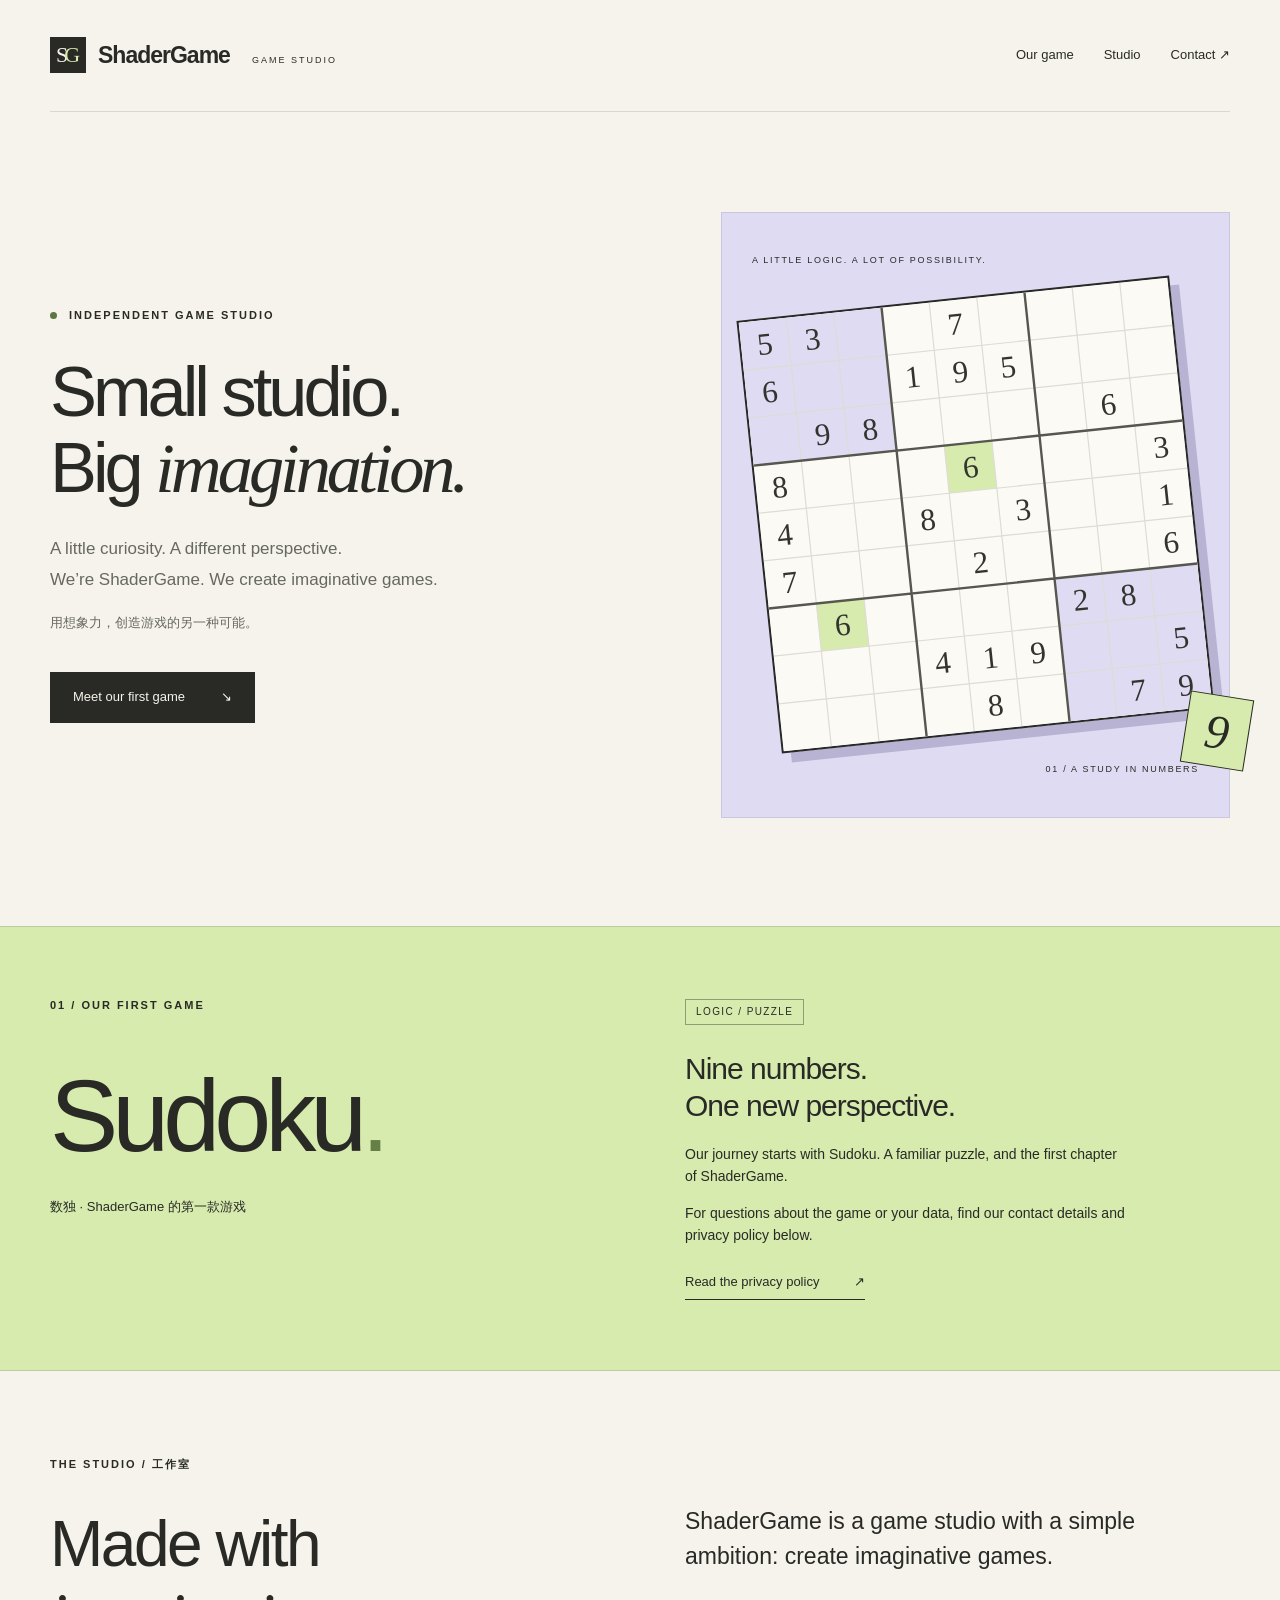
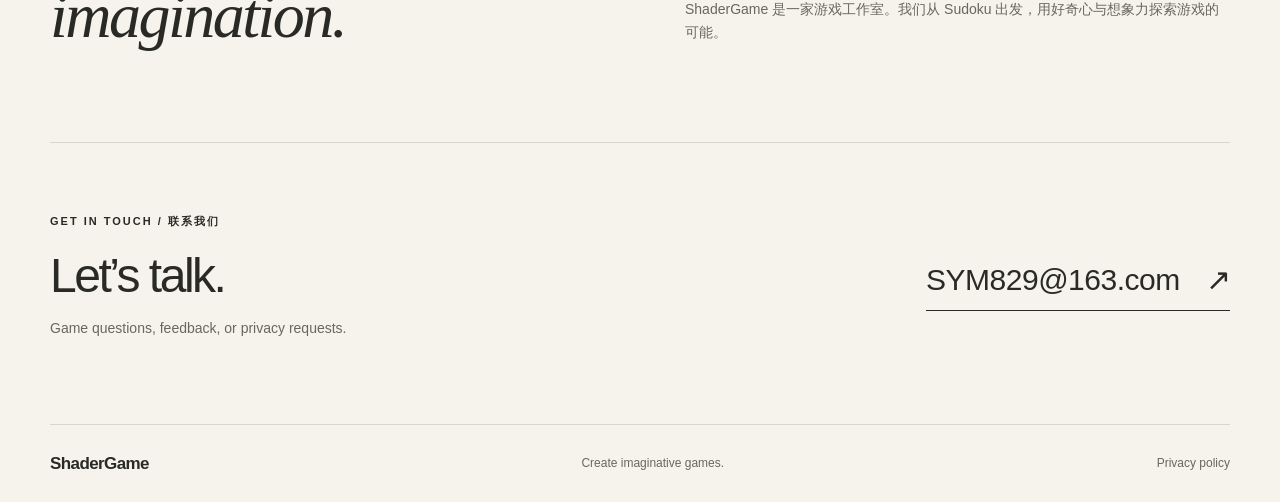
==== index.html @ ff15228d "init" ====
<!doctype html>
<html lang="en">
<head>
  <meta charset="utf-8">
  <meta name="viewport" content="width=device-width, initial-scale=1">
  <meta name="description" content="ShaderGame is a game studio creating imaginative games. Discover our first game, Sudoku, and find support and privacy information.">
  <meta name="theme-color" content="#f5f3eb">
  <title>ShaderGame | Imaginative games</title>
  <link rel="stylesheet" href="styles.css">
</head>
<body>
  <a class="skip-link" href="#main">Skip to content</a>
  <header class="site-header wrap">
    <a class="brand" href="./" aria-label="ShaderGame home"><span class="brand-mark" aria-hidden="true">S<span>G</span></span>ShaderGame<span class="brand-type">GAME STUDIO</span></a>
    <nav aria-label="Main navigation"><a href="#game">Our game</a><a href="#studio">Studio</a><a href="#contact">Contact <span aria-hidden="true">↗</span></a></nav>
  </header>
  <main id="main">
    <section class="hero wrap" aria-labelledby="hero-title">
      <div class="hero-copy">
        <p class="eyebrow"><span class="status-dot" aria-hidden="true"></span> INDEPENDENT GAME STUDIO</p>
        <h1 id="hero-title">Small studio.<br>Big <em>imagination.</em></h1>
        <p class="hero-description">A little curiosity. A different perspective.<br>We’re ShaderGame. We create imaginative games.</p>
        <p class="chinese" lang="zh-CN">用想象力，创造游戏的另一种可能。</p>
        <a class="button" href="#game">Meet our first game <span aria-hidden="true">↘</span></a>
      </div>
      <div class="hero-art" aria-label="Decorative Sudoku illustration, not a game screenshot" role="img">
        <span class="art-label">A LITTLE LOGIC. A LOT OF POSSIBILITY.</span>
        <div class="puzzle-frame">
          <svg class="puzzle" viewBox="0 0 360 360" aria-hidden="true">
            <rect width="360" height="360" fill="#fbfaf5"/>
            <path d="M0 0h120v120H0zM240 240h120v120H240z" fill="#dfdbf3"/>
            <path d="M160 120h40v40h-40zM40 240h40v40H40z" fill="#d6ebad"/>
            <path d="M40 0v360M80 0v360M160 0v360M200 0v360M280 0v360M320 0v360M0 40h360M0 80h360M0 160h360M0 200h360M0 280h360M0 320h360" stroke="#dddcd5" stroke-width="1"/>
            <path d="M120 0v360M240 0v360M0 120h360M0 240h360" stroke="#57564f" stroke-width="2"/>
            <g fill="#34342f" font-family="Georgia, serif" font-size="26" text-anchor="middle" dominant-baseline="central">
              <text x="20" y="20">5</text><text x="60" y="20">3</text><text x="180" y="20">7</text>
              <text x="20" y="60">6</text><text x="140" y="60">1</text><text x="180" y="60">9</text><text x="220" y="60">5</text>
              <text x="60" y="100">9</text><text x="100" y="100">8</text><text x="300" y="100">6</text>
              <text x="20" y="140">8</text><text x="180" y="140">6</text><text x="340" y="140">3</text>
              <text x="20" y="180">4</text><text x="140" y="180">8</text><text x="220" y="180">3</text><text x="340" y="180">1</text>
              <text x="20" y="220">7</text><text x="180" y="220">2</text><text x="340" y="220">6</text>
              <text x="60" y="260">6</text><text x="260" y="260">2</text><text x="300" y="260">8</text>
              <text x="140" y="300">4</text><text x="180" y="300">1</text><text x="220" y="300">9</text><text x="340" y="300">5</text>
              <text x="180" y="340">8</text><text x="300" y="340">7</text><text x="340" y="340">9</text>
            </g>
          </svg>
        </div>
        <span class="art-note">01 / A STUDY IN NUMBERS</span>
        <span class="floating-number" aria-hidden="true">9</span>
      </div>
    </section>
    <section class="game-section" id="game" aria-labelledby="game-title">
      <div class="wrap game-layout">
        <div><p class="eyebrow">01 / OUR FIRST GAME</p><h2 id="game-title">Sudoku<span class="title-dot">.</span></h2><p class="game-subtitle" lang="zh-CN">数独 · ShaderGame 的第一款游戏</p></div>
        <div class="game-copy"><span class="tag">LOGIC / PUZZLE</span><h3>Nine numbers.<br>One new perspective.</h3><p>Our journey starts with Sudoku. A familiar puzzle, and the first chapter of ShaderGame.</p><p>For questions about the game or your data, find our contact details and privacy policy below.</p><a class="text-link" href="privacy.html">Read the privacy policy <span aria-hidden="true">↗</span></a></div>
      </div>
    </section>
    <section class="studio-section wrap" id="studio" aria-labelledby="studio-title">
      <p class="eyebrow">THE STUDIO / 工作室</p>
      <div class="studio-layout"><h2 id="studio-title">Made with<br><em>imagination.</em></h2><div><p class="studio-statement">ShaderGame is a game studio with a simple ambition: create imaginative games.</p><p class="muted" lang="zh-CN">ShaderGame 是一家游戏工作室。我们从 Sudoku 出发，用好奇心与想象力探索游戏的可能。</p></div></div>
    </section>
    <section class="contact-section wrap" id="contact" aria-labelledby="contact-title">
      <div><p class="eyebrow">GET IN TOUCH / 联系我们</p><h2 id="contact-title">Let’s talk.</h2><p>Game questions, feedback, or privacy requests.</p></div>
      <a class="contact-email" href="mailto:SYM829@163.com">SYM829@163.com <span aria-hidden="true">↗</span></a>
    </section>
  </main>
  <footer class="site-footer wrap"><a class="footer-brand" href="./">ShaderGame</a><span>Create imaginative games.</span><a href="privacy.html">Privacy policy</a></footer>
</body>
</html>
---- styles.css ----
:root { color-scheme: light; --paper: #f5f3eb; --ink: #292a26; --muted: #67685f; --line: #d7d7cc; --purple: #dfdbf3; --green: #d6ebad; }
* { box-sizing: border-box; }
html { scroll-behavior: smooth; scroll-padding-top: 24px; }
body { margin: 0; background: var(--paper); color: var(--ink); font-family: Arial, Helvetica, sans-serif; line-height: 1.6; }
a { color: inherit; text-decoration: none; }
a:focus-visible { outline: 3px solid #6554a7; outline-offset: 6px; }
a:hover { text-decoration: underline; text-underline-offset: 5px; }
.wrap { width: min(1180px, calc(100% - 96px)); margin-inline: auto; }
.skip-link { position: absolute; top: -80px; left: 16px; padding: 10px 20px; background: var(--ink); color: white; z-index: 10; }
.skip-link:focus { top: 12px; }
.site-header { display: flex; justify-content: space-between; align-items: center; min-height: 112px; border-bottom: 1px solid var(--line); gap: 24px; }
.brand { display: flex; align-items: center; gap: 12px; font-size: 23px; font-weight: 700; letter-spacing: -1px; }
.brand-mark { display: flex; align-items: center; justify-content: center; width: 36px; height: 36px; background: var(--ink); color: var(--paper); font: 22px Georgia, serif; letter-spacing: -4px; padding-right: 4px; }
.brand-mark span { color: var(--green); }
.brand-type { align-self: flex-end; margin: 0 0 7px 10px; font-size: 9px; letter-spacing: 2px; font-weight: 400; }
nav { display: flex; gap: 30px; font-size: 13px; }
.hero { display: grid; grid-template-columns: 1.2fr 1fr; align-items: center; gap: 60px; padding-block: 100px 108px; }
.eyebrow { font-size: 11px; font-weight: 600; letter-spacing: 2px; margin: 0 0 30px; }
.status-dot { display: inline-block; width: 7px; height: 7px; border-radius: 50%; background: #5d7641; margin-right: 7px; }
h1 { font-size: clamp(48px, 5.5vw, 76px); letter-spacing: -4px; line-height: 1.08; font-weight: 500; margin: 0 0 28px; }
em { font-family: Georgia, 'Times New Roman', serif; font-weight: 400; }
.hero-description { color: var(--muted); font-size: 17px; line-height: 1.8; }
.chinese { font-size: 13px; color: var(--muted); margin-top: 16px; }
.button { display: inline-flex; justify-content: space-between; align-items: center; gap: 36px; background: var(--ink); color: var(--paper); padding: 15px 23px; margin-top: 26px; font-size: 13px; }
.button:hover { background: #45463f; text-decoration: none; }
.hero-art { position: relative; padding: 40px 30px; background: var(--purple); border: 1px solid #cbc6e0; }
.art-label, .art-note { display: block; font-size: 9px; letter-spacing: 1.7px; }
.art-label { margin-bottom: 30px; }
.puzzle-frame { margin: 0 6px 30px; border: 2px solid var(--ink); transform: rotate(-6deg); box-shadow: 9px 10px 0 #b9b3d3; }
.puzzle { display: block; width: 100%; height: auto; }
.art-note { text-align: right; }
.floating-number { position: absolute; bottom: 50px; right: -20px; width: 64px; height: 72px; background: var(--green); border: 1px solid var(--ink); display: grid; place-items: center; font: italic 48px Georgia, serif; transform: rotate(9deg); }
.game-section { background: var(--green); border-block: 1px solid #becb9f; padding-block: 70px; }
.game-layout { display: grid; grid-template-columns: 1fr 1fr; gap: 90px; }
h2 { font-size: clamp(42px, 5vw, 64px); font-weight: 500; line-height: 1.1; letter-spacing: -2.5px; margin: 0; }
.game-layout h2 { font-size: clamp(70px, 8vw, 112px); letter-spacing: -6px; margin-top: 46px; }
.title-dot { color: #667f46; }
.game-subtitle { font-size: 13px; margin-top: 24px; }
.tag { display: inline-block; font-size: 10px; letter-spacing: 1.4px; border: 1px solid #8d9f72; padding: 4px 10px; }
h3 { font-weight: 500; font-size: 30px; line-height: 1.25; letter-spacing: -1px; margin-block: 25px 18px; }
.game-copy p { max-width: 440px; font-size: 14px; }
.text-link { display: inline-flex; gap: 35px; border-bottom: 1px solid var(--ink); padding-block: 12px 6px; font-size: 13px; }
.studio-section { padding-block: 85px; border-bottom: 1px solid var(--line); }
.studio-layout { display: grid; grid-template-columns: 1fr 1fr; gap: 90px; align-items: center; }
.studio-statement { font-size: 23px; line-height: 1.55; margin-top: 0; }
.muted { color: var(--muted); font-size: 14px; }
.contact-section { padding-block: 70px; display: flex; justify-content: space-between; align-items: center; gap: 36px; }
.contact-section .eyebrow { margin-bottom: 20px; }
.contact-section h2 { font-size: 48px; }
.contact-section p:last-child { font-size: 14px; color: var(--muted); }
.contact-email { font-size: clamp(18px, 2.5vw, 30px); letter-spacing: -0.5px; border-bottom: 1px solid var(--ink); padding-bottom: 6px; overflow-wrap: anywhere; }
.contact-email span { margin-left: 18px; }
.site-footer { display: flex; align-items: center; justify-content: space-between; gap: 20px; border-top: 1px solid var(--line); padding-block: 25px; font-size: 12px; color: var(--muted); }
.footer-brand { color: var(--ink); font-weight: 700; font-size: 17px; letter-spacing: -0.6px; }
.policy { max-width: 800px; margin-inline: auto; padding-block: 65px 90px; }
.policy h1 { font-size: clamp(40px, 6vw, 64px); letter-spacing: -2px; }
.policy-intro { border-bottom: 1px solid var(--line); padding-bottom: 25px; margin-bottom: 35px; }
.policy h2 { font: 600 23px/1.4 Arial, Helvetica, sans-serif; letter-spacing: -0.5px; margin-block: 40px 15px; }
.policy p, .policy li { font-size: 15px; }
.policy ol { padding-left: 24px; }
.policy li { padding-left: 6px; margin-block: 8px; }
.policy a { text-decoration: underline; text-underline-offset: 3px; }
.table-scroll { overflow-x: auto; }
table { width: 100%; border-collapse: collapse; font-size: 14px; }
th, td { padding: 14px; text-align: left; border: 1px solid var(--line); }
th { background: var(--purple); }
@media (min-width: 1600px) { .hero { padding-block: 125px; } }
@media (max-width: 900px) {
  .wrap { width: calc(100% - 48px); }
  .brand-type { display: none; }
  .hero { gap: 32px; padding-block: 70px; }
  h1 { letter-spacing: -2px; }
  .hero-art { padding: 26px 18px; }
  .art-label { font-size: 8px; letter-spacing: 0.7px; }
  .game-layout, .studio-layout { gap: 40px; }
}
@media (max-width: 640px) {
  .site-header { min-height: 90px; flex-wrap: wrap; padding-block: 20px; gap: 15px; }
  .brand { font-size: 21px; }
  nav { gap: 22px; font-size: 12px; }
  .hero { grid-template-columns: 1fr; gap: 52px; padding-block: 52px 60px; }
  h1 { font-size: clamp(43px, 10vw, 64px); }
  .hero-description { font-size: 15px; }
  .hero-art { width: min(100%, 380px); justify-self: center; padding: 30px 26px; }
  .floating-number { right: -12px; }
  .game-layout, .studio-layout { grid-template-columns: 1fr; gap: 30px; }
  .game-section { padding-block: 48px; }
  .game-layout h2 { margin-top: 20px; }
  .game-copy { border-top: 1px solid #aabf8a; padding-top: 28px; }
  .studio-section { padding-block: 55px; }
  .studio-statement { font-size: 20px; }
  .contact-section { display: block; padding-block: 50px; }
  .contact-email { display: inline-block; margin-top: 15px; font-size: 23px; }
  .site-footer { flex-wrap: wrap; font-size: 11px; }
  .site-footer > span { display: none; }
  .policy { padding-block: 40px 60px; }
  .policy h2 { font-size: 21px; }
  th, td { padding: 10px; }
}
@media (prefers-reduced-motion: reduce) { html { scroll-behavior: auto; } }
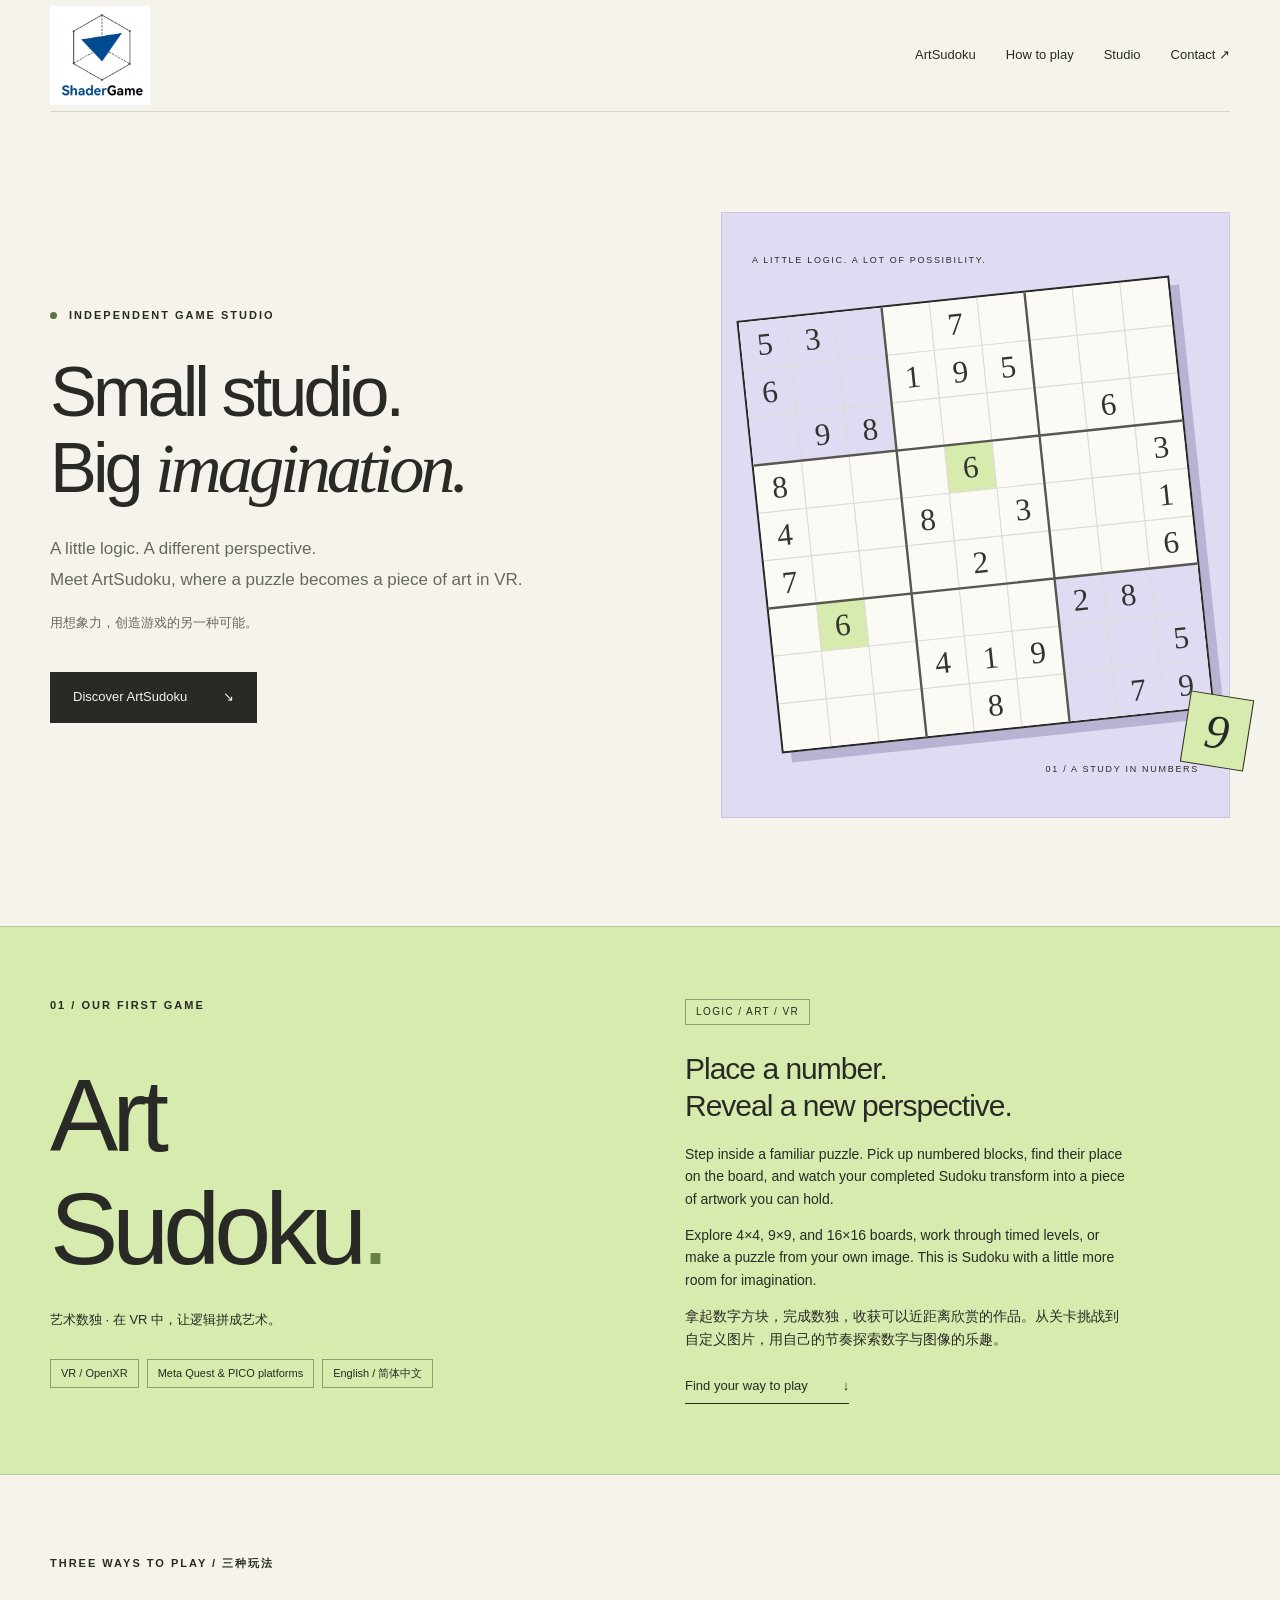
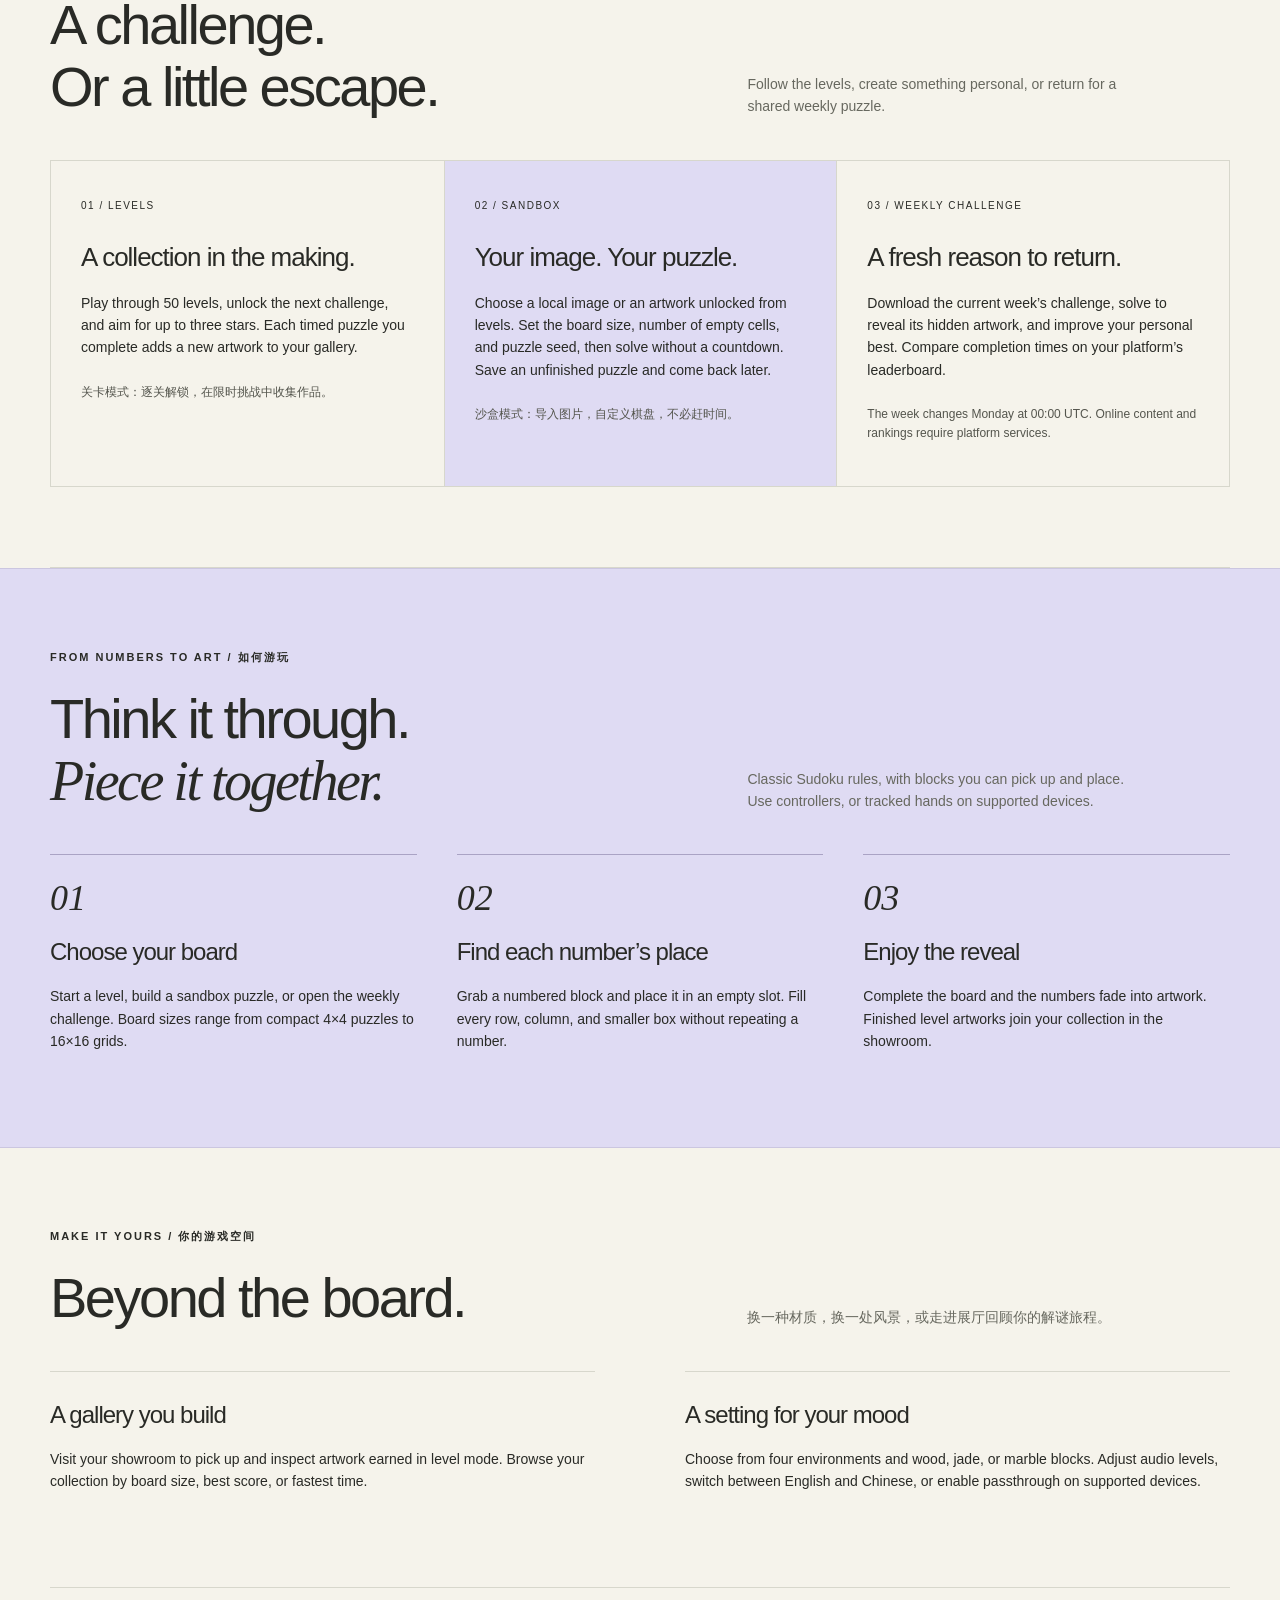
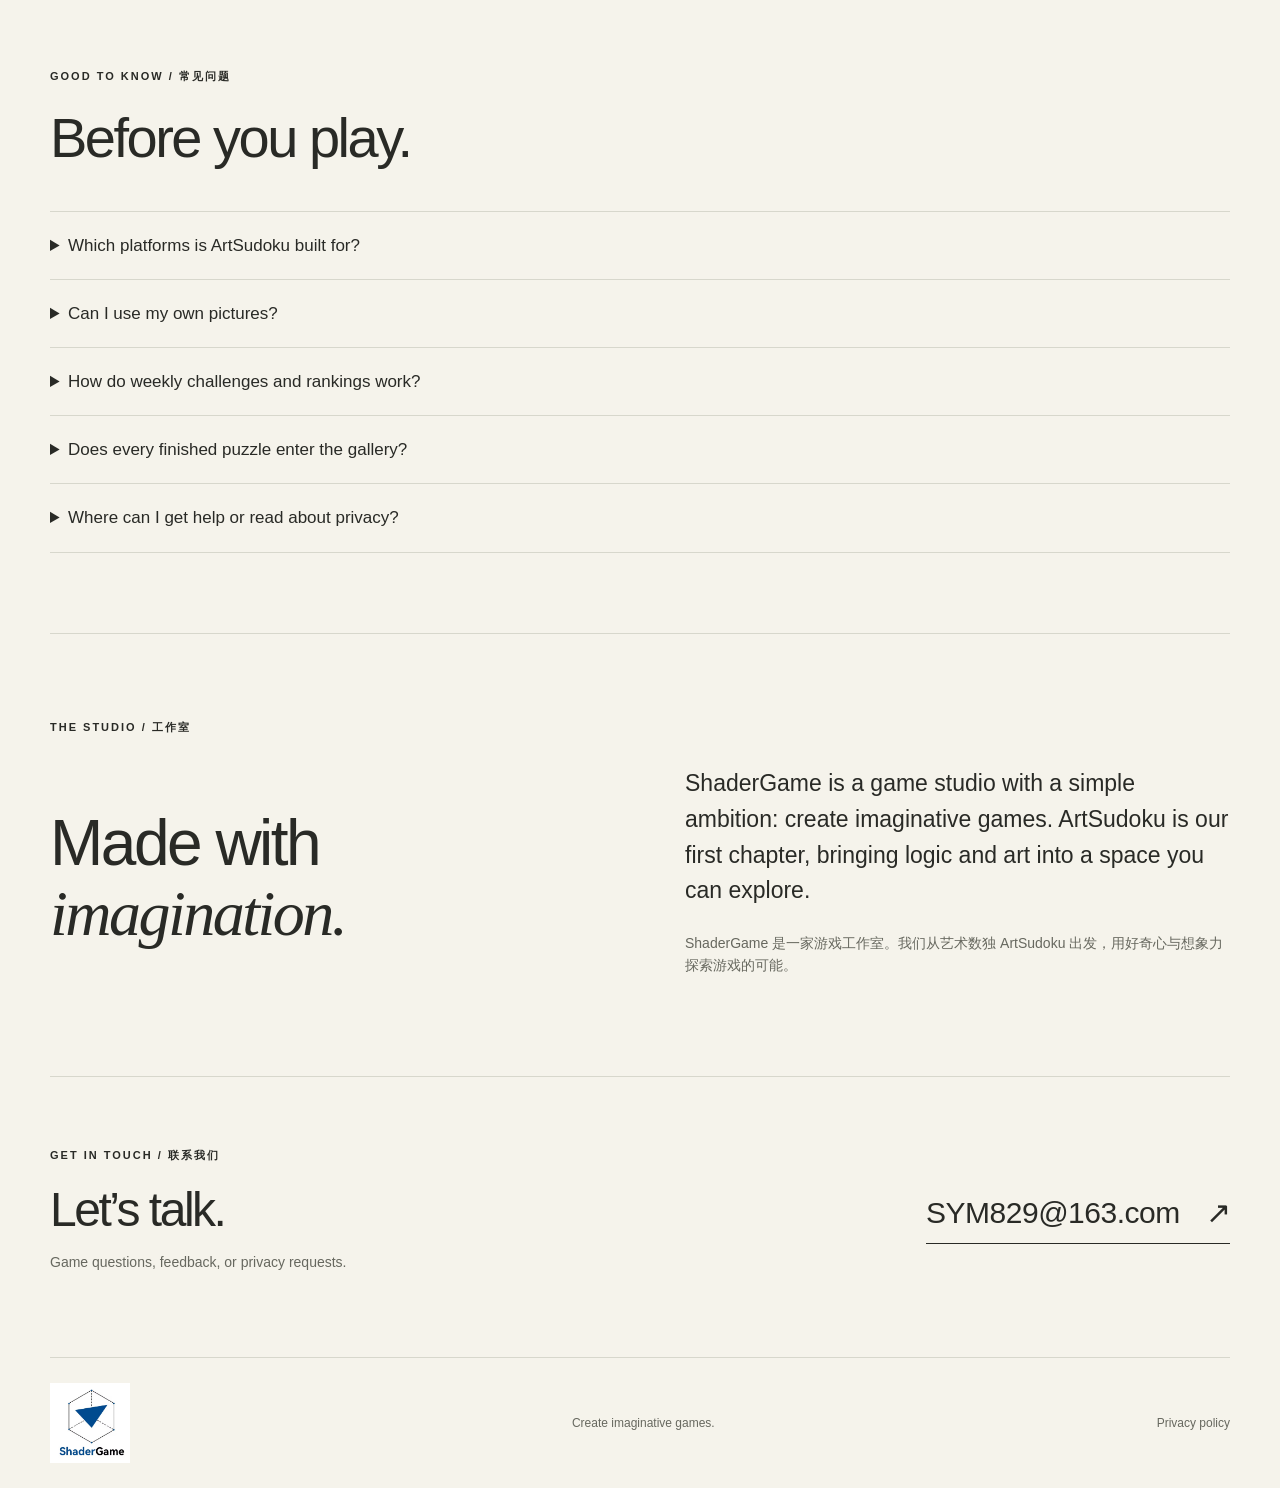
==== commit 48fa66da: "updata" ====
--- a/index.html
+++ b/index.html
@@ -1,27 +1,27 @@
-<!doctype html>
+<!DOCTYPE html>
 <html lang="en">
 <head>
   <meta charset="utf-8">
   <meta name="viewport" content="width=device-width, initial-scale=1">
-  <meta name="description" content="ShaderGame is a game studio creating imaginative games. Discover our first game, Sudoku, and find support and privacy information.">
+  <meta name="description" content="Discover ArtSudoku by ShaderGame: a VR Sudoku game where solved puzzles become artwork. Explore 50 levels, custom image puzzles, weekly challenges, and your own gallery.">
   <meta name="theme-color" content="#f5f3eb">
-  <title>ShaderGame | Imaginative games</title>
+  <title>ShaderGame | ArtSudoku, Logic Meets Art in VR</title>
   <link rel="stylesheet" href="styles.css">
 </head>
 <body>
   <a class="skip-link" href="#main">Skip to content</a>
   <header class="site-header wrap">
-    <a class="brand" href="./" aria-label="ShaderGame home"><span class="brand-mark" aria-hidden="true">S<span>G</span></span>ShaderGame<span class="brand-type">GAME STUDIO</span></a>
-    <nav aria-label="Main navigation"><a href="#game">Our game</a><a href="#studio">Studio</a><a href="#contact">Contact <span aria-hidden="true">↗</span></a></nav>
+    <a class="brand" href="./" aria-label="ShaderGame home"><img class="brand-logo" src="logo.jpg" alt="ShaderGame" width="585" height="581"></a>
+    <nav aria-label="Main navigation"><a href="#game">ArtSudoku</a><a href="#play">How to play</a><a href="#studio">Studio</a><a href="#contact">Contact <span aria-hidden="true">↗</span></a></nav>
   </header>
   <main id="main">
     <section class="hero wrap" aria-labelledby="hero-title">
       <div class="hero-copy">
         <p class="eyebrow"><span class="status-dot" aria-hidden="true"></span> INDEPENDENT GAME STUDIO</p>
         <h1 id="hero-title">Small studio.<br>Big <em>imagination.</em></h1>
-        <p class="hero-description">A little curiosity. A different perspective.<br>We’re ShaderGame. We create imaginative games.</p>
+        <p class="hero-description">A little logic. A different perspective.<br>Meet ArtSudoku, where a puzzle becomes a piece of art in VR.</p>
         <p class="chinese" lang="zh-CN">用想象力，创造游戏的另一种可能。</p>
-        <a class="button" href="#game">Meet our first game <span aria-hidden="true">↘</span></a>
+        <a class="button" href="#game">Discover ArtSudoku <span aria-hidden="true">↘</span></a>
       </div>
       <div class="hero-art" aria-label="Decorative Sudoku illustration, not a game screenshot" role="img">
         <span class="art-label">A LITTLE LOGIC. A LOT OF POSSIBILITY.</span>
@@ -51,19 +51,66 @@
     </section>
     <section class="game-section" id="game" aria-labelledby="game-title">
       <div class="wrap game-layout">
-        <div><p class="eyebrow">01 / OUR FIRST GAME</p><h2 id="game-title">Sudoku<span class="title-dot">.</span></h2><p class="game-subtitle" lang="zh-CN">数独 · ShaderGame 的第一款游戏</p></div>
-        <div class="game-copy"><span class="tag">LOGIC / PUZZLE</span><h3>Nine numbers.<br>One new perspective.</h3><p>Our journey starts with Sudoku. A familiar puzzle, and the first chapter of ShaderGame.</p><p>For questions about the game or your data, find our contact details and privacy policy below.</p><a class="text-link" href="privacy.html">Read the privacy policy <span aria-hidden="true">↗</span></a></div>
+        <div>
+          <p class="eyebrow">01 / OUR FIRST GAME</p>
+          <h2 id="game-title">Art<br>Sudoku<span class="title-dot">.</span></h2>
+          <p class="game-subtitle" lang="zh-CN">艺术数独 · 在 VR 中，让逻辑拼成艺术。</p>
+          <div class="game-facts" role="group" aria-label="Game overview"><span>VR / OpenXR</span><span>Meta Quest &amp; PICO platforms</span><span>English / 简体中文</span></div>
+        </div>
+        <div class="game-copy">
+          <span class="tag">LOGIC / ART / VR</span>
+          <h3>Place a number.<br>Reveal a new perspective.</h3>
+          <p>Step inside a familiar puzzle. Pick up numbered blocks, find their place on the board, and watch your completed Sudoku transform into a piece of artwork you can hold.</p>
+          <p>Explore 4×4, 9×9, and 16×16 boards, work through timed levels, or make a puzzle from your own image. This is Sudoku with a little more room for imagination.</p>
+          <p lang="zh-CN">拿起数字方块，完成数独，收获可以近距离欣赏的作品。从关卡挑战到自定义图片，用自己的节奏探索数字与图像的乐趣。</p>
+          <a class="text-link" href="#modes">Find your way to play <span aria-hidden="true">↓</span></a>
+        </div>
+      </div>
+    </section>
+    <section class="modes-section wrap" id="modes" aria-labelledby="modes-title">
+      <div class="section-heading"><div><p class="eyebrow">THREE WAYS TO PLAY / 三种玩法</p><h2 id="modes-title">A challenge.<br>Or a little escape.</h2></div><p class="muted">Follow the levels, create something personal, or return for a shared weekly puzzle.</p></div>
+      <div class="mode-grid">
+        <article class="mode-card"><span class="mode-number">01 / LEVELS</span><h3>A collection in the making.</h3><p>Play through 50 levels, unlock the next challenge, and aim for up to three stars. Each timed puzzle you complete adds a new artwork to your gallery.</p><p class="mode-note" lang="zh-CN">关卡模式：逐关解锁，在限时挑战中收集作品。</p></article>
+        <article class="mode-card"><span class="mode-number">02 / SANDBOX</span><h3>Your image. Your puzzle.</h3><p>Choose a local image or an artwork unlocked from levels. Set the board size, number of empty cells, and puzzle seed, then solve without a countdown. Save an unfinished puzzle and come back later.</p><p class="mode-note" lang="zh-CN">沙盒模式：导入图片，自定义棋盘，不必赶时间。</p></article>
+        <article class="mode-card"><span class="mode-number">03 / WEEKLY CHALLENGE</span><h3>A fresh reason to return.</h3><p>Download the current week’s challenge, solve to reveal its hidden artwork, and improve your personal best. Compare completion times on your platform’s leaderboard.</p><p class="mode-note">The week changes Monday at 00:00 UTC. Online content and rankings require platform services.</p></article>
+      </div>
+    </section>
+    <section class="play-section" id="play" aria-labelledby="play-title">
+      <div class="wrap">
+        <div class="section-heading"><div><p class="eyebrow">FROM NUMBERS TO ART / 如何游玩</p><h2 id="play-title">Think it through.<br><em>Piece it together.</em></h2></div><p class="muted">Classic Sudoku rules, with blocks you can pick up and place. Use controllers, or tracked hands on supported devices.</p></div>
+        <ol class="play-steps">
+          <li><h3>Choose your board</h3><p>Start a level, build a sandbox puzzle, or open the weekly challenge. Board sizes range from compact 4×4 puzzles to 16×16 grids.</p></li>
+          <li><h3>Find each number’s place</h3><p>Grab a numbered block and place it in an empty slot. Fill every row, column, and smaller box without repeating a number.</p></li>
+          <li><h3>Enjoy the reveal</h3><p>Complete the board and the numbers fade into artwork. Finished level artworks join your collection in the showroom.</p></li>
+        </ol>
+      </div>
+    </section>
+    <section class="experience-section wrap" aria-labelledby="experience-title">
+      <div class="section-heading"><div><p class="eyebrow">MAKE IT YOURS / 你的游戏空间</p><h2 id="experience-title">Beyond the board.</h2></div><p class="muted" lang="zh-CN">换一种材质，换一处风景，或走进展厅回顾你的解谜旅程。</p></div>
+      <div class="experience-grid">
+        <article><h3>A gallery you build</h3><p>Visit your showroom to pick up and inspect artwork earned in level mode. Browse your collection by board size, best score, or fastest time.</p></article>
+        <article><h3>A setting for your mood</h3><p>Choose from four environments and wood, jade, or marble blocks. Adjust audio levels, switch between English and Chinese, or enable passthrough on supported devices.</p></article>
+      </div>
+    </section>
+    <section class="faq-section wrap" id="faq" aria-labelledby="faq-title">
+      <div class="section-heading"><div><p class="eyebrow">GOOD TO KNOW / 常见问题</p><h2 id="faq-title">Before you play.</h2></div></div>
+      <div class="faq-list">
+        <details><summary>Which platforms is ArtSudoku built for?</summary><p>ArtSudoku targets Meta Quest and PICO VR platforms using OpenXR. Hand tracking and passthrough depend on device support. For current availability or device-specific questions, contact <a href="mailto:SYM829@163.com">SYM829@163.com</a>.</p></details>
+        <details><summary>Can I use my own pictures?</summary><p>Yes. Sandbox mode lets you select an image from your device or reuse an artwork unlocked through regular levels. You can customize the board size, empty-cell count, and seed. Sandbox has no countdown, and unfinished puzzles can be saved locally.</p></details>
+        <details><summary>How do weekly challenges and rankings work?</summary><p>The weekly challenge follows a Monday 00:00 UTC reset. Downloading content and using rankings require an internet connection and the relevant platform services. Meta Quest and PICO have separate leaderboards, not a shared cross-platform ranking.</p><p>Your first leaderboard submission of the week is free; additional submissions require an in-app purchase. Replaying the downloaded challenge and improving your local best do not require buying another submission. The weekly timer continues while the app is in the background, and online results must be submitted before the week ends.</p></details>
+        <details><summary>Does every finished puzzle enter the gallery?</summary><p>The showroom collects artworks earned by completing regular levels. Sandbox creations and weekly challenge artwork are not added to this level collection.</p></details>
+        <details><summary>Where can I get help or read about privacy?</summary><p>Email <a href="mailto:SYM829@163.com">SYM829@163.com</a> with your platform, game version, and a description of the issue. Avoid sending private images or account credentials. See our <a href="privacy.html">privacy policy</a> for information about data and privacy requests.</p></details>
       </div>
     </section>
     <section class="studio-section wrap" id="studio" aria-labelledby="studio-title">
       <p class="eyebrow">THE STUDIO / 工作室</p>
-      <div class="studio-layout"><h2 id="studio-title">Made with<br><em>imagination.</em></h2><div><p class="studio-statement">ShaderGame is a game studio with a simple ambition: create imaginative games.</p><p class="muted" lang="zh-CN">ShaderGame 是一家游戏工作室。我们从 Sudoku 出发，用好奇心与想象力探索游戏的可能。</p></div></div>
+      <div class="studio-layout"><h2 id="studio-title">Made with<br><em>imagination.</em></h2><div><p class="studio-statement">ShaderGame is a game studio with a simple ambition: create imaginative games. ArtSudoku is our first chapter, bringing logic and art into a space you can explore.</p><p class="muted" lang="zh-CN">ShaderGame 是一家游戏工作室。我们从艺术数独 ArtSudoku 出发，用好奇心与想象力探索游戏的可能。</p></div></div>
     </section>
     <section class="contact-section wrap" id="contact" aria-labelledby="contact-title">
       <div><p class="eyebrow">GET IN TOUCH / 联系我们</p><h2 id="contact-title">Let’s talk.</h2><p>Game questions, feedback, or privacy requests.</p></div>
       <a class="contact-email" href="mailto:SYM829@163.com">SYM829@163.com <span aria-hidden="true">↗</span></a>
     </section>
   </main>
-  <footer class="site-footer wrap"><a class="footer-brand" href="./">ShaderGame</a><span>Create imaginative games.</span><a href="privacy.html">Privacy policy</a></footer>
+  <footer class="site-footer wrap"><a class="footer-brand" href="./" aria-label="ShaderGame home"><img class="brand-logo" src="logo.jpg" alt="ShaderGame" width="585" height="581" loading="lazy"></a><span>Create imaginative games.</span><a href="privacy.html">Privacy policy</a></footer>
 </body>
 </html>
--- a/styles.css
+++ b/styles.css
@@ -3,16 +3,14 @@
 html { scroll-behavior: smooth; scroll-padding-top: 24px; }
 body { margin: 0; background: var(--paper); color: var(--ink); font-family: Arial, Helvetica, sans-serif; line-height: 1.6; }
 a { color: inherit; text-decoration: none; }
-a:focus-visible { outline: 3px solid #6554a7; outline-offset: 6px; }
+a:focus-visible, summary:focus-visible { outline: 3px solid #6554a7; outline-offset: 6px; }
 a:hover { text-decoration: underline; text-underline-offset: 5px; }
 .wrap { width: min(1180px, calc(100% - 96px)); margin-inline: auto; }
 .skip-link { position: absolute; top: -80px; left: 16px; padding: 10px 20px; background: var(--ink); color: white; z-index: 10; }
 .skip-link:focus { top: 12px; }
 .site-header { display: flex; justify-content: space-between; align-items: center; min-height: 112px; border-bottom: 1px solid var(--line); gap: 24px; }
-.brand { display: flex; align-items: center; gap: 12px; font-size: 23px; font-weight: 700; letter-spacing: -1px; }
-.brand-mark { display: flex; align-items: center; justify-content: center; width: 36px; height: 36px; background: var(--ink); color: var(--paper); font: 22px Georgia, serif; letter-spacing: -4px; padding-right: 4px; }
-.brand-mark span { color: var(--green); }
-.brand-type { align-self: flex-end; margin: 0 0 7px 10px; font-size: 9px; letter-spacing: 2px; font-weight: 400; }
+.brand, .footer-brand { display: inline-flex; flex-shrink: 0; }
+.brand-logo { display: block; width: 100px; height: auto; }
 nav { display: flex; gap: 30px; font-size: 13px; }
 .hero { display: grid; grid-template-columns: 1.2fr 1fr; align-items: center; gap: 60px; padding-block: 100px 108px; }
 .eyebrow { font-size: 11px; font-weight: 600; letter-spacing: 2px; margin: 0 0 30px; }
@@ -40,6 +38,33 @@
 h3 { font-weight: 500; font-size: 30px; line-height: 1.25; letter-spacing: -1px; margin-block: 25px 18px; }
 .game-copy p { max-width: 440px; font-size: 14px; }
 .text-link { display: inline-flex; gap: 35px; border-bottom: 1px solid var(--ink); padding-block: 12px 6px; font-size: 13px; }
+.game-facts { display: flex; flex-wrap: wrap; gap: 8px; max-width: 390px; margin-top: 28px; }
+.game-facts span { border: 1px solid #8d9f72; padding: 5px 10px; font-size: 11px; }
+.modes-section, .experience-section, .faq-section { padding-block: 80px; border-bottom: 1px solid var(--line); }
+.section-heading { display: grid; grid-template-columns: 1.3fr 1fr; gap: 70px; align-items: end; margin-bottom: 42px; }
+.section-heading .eyebrow { margin-bottom: 22px; }
+.section-heading h2 { font-size: clamp(38px, 4.5vw, 56px); }
+.section-heading > p { max-width: 380px; margin: 0; }
+.mode-grid { display: grid; grid-template-columns: repeat(3, minmax(0, 1fr)); border: 1px solid var(--line); }
+.mode-card { padding: 30px; }
+.mode-card + .mode-card { border-left: 1px solid var(--line); }
+.mode-card:nth-child(2) { background: var(--purple); }
+.mode-number { font-size: 10px; letter-spacing: 1.5px; }
+.mode-card h3 { font-size: 26px; }
+.mode-card p, .play-steps p, .experience-grid p, .faq-list p { font-size: 14px; }
+.mode-card .mode-note { margin-top: 24px; font-size: 12px; color: #54554d; }
+.play-section { padding-block: 80px; background: var(--purple); border-block: 1px solid #cbc6e0; }
+.play-steps { display: grid; grid-template-columns: repeat(3, minmax(0, 1fr)); gap: 40px; padding: 0; margin: 0; list-style: none; counter-reset: steps; }
+.play-steps li { counter-increment: steps; border-top: 1px solid #aaa3c4; padding-top: 22px; }
+.play-steps li::before { content: "0" counter(steps); font: italic 36px Georgia, serif; }
+.play-steps h3, .experience-grid h3 { font-size: 24px; margin-top: 18px; }
+.experience-grid { display: grid; grid-template-columns: 1fr 1fr; gap: 90px; }
+.experience-grid article { border-top: 1px solid var(--line); padding-top: 10px; }
+.faq-list { border-top: 1px solid var(--line); }
+.faq-list details { border-bottom: 1px solid var(--line); padding: 20px 0; }
+.faq-list summary { cursor: pointer; font-size: 17px; font-weight: 500; }
+.faq-list p { max-width: 850px; color: var(--muted); margin-bottom: 0; }
+.faq-list a { color: var(--ink); text-decoration: underline; text-underline-offset: 3px; }
 .studio-section { padding-block: 85px; border-bottom: 1px solid var(--line); }
 .studio-layout { display: grid; grid-template-columns: 1fr 1fr; gap: 90px; align-items: center; }
 .studio-statement { font-size: 23px; line-height: 1.55; margin-top: 0; }
@@ -51,7 +76,7 @@
 .contact-email { font-size: clamp(18px, 2.5vw, 30px); letter-spacing: -0.5px; border-bottom: 1px solid var(--ink); padding-bottom: 6px; overflow-wrap: anywhere; }
 .contact-email span { margin-left: 18px; }
 .site-footer { display: flex; align-items: center; justify-content: space-between; gap: 20px; border-top: 1px solid var(--line); padding-block: 25px; font-size: 12px; color: var(--muted); }
-.footer-brand { color: var(--ink); font-weight: 700; font-size: 17px; letter-spacing: -0.6px; }
+.footer-brand .brand-logo { width: 80px; }
 .policy { max-width: 800px; margin-inline: auto; padding-block: 65px 90px; }
 .policy h1 { font-size: clamp(40px, 6vw, 64px); letter-spacing: -2px; }
 .policy-intro { border-bottom: 1px solid var(--line); padding-bottom: 25px; margin-bottom: 35px; }
@@ -67,17 +92,19 @@
 @media (min-width: 1600px) { .hero { padding-block: 125px; } }
 @media (max-width: 900px) {
   .wrap { width: calc(100% - 48px); }
-  .brand-type { display: none; }
   .hero { gap: 32px; padding-block: 70px; }
   h1 { letter-spacing: -2px; }
   .hero-art { padding: 26px 18px; }
   .art-label { font-size: 8px; letter-spacing: 0.7px; }
   .game-layout, .studio-layout { gap: 40px; }
+  .section-heading { gap: 40px; }
+  .mode-card { padding: 22px; }
+  .experience-grid { gap: 40px; }
 }
 @media (max-width: 640px) {
   .site-header { min-height: 90px; flex-wrap: wrap; padding-block: 20px; gap: 15px; }
-  .brand { font-size: 21px; }
-  nav { gap: 22px; font-size: 12px; }
+  .brand-logo { width: 80px; }
+  nav { flex-wrap: wrap; gap: 12px 20px; font-size: 12px; }
   .hero { grid-template-columns: 1fr; gap: 52px; padding-block: 52px 60px; }
   h1 { font-size: clamp(43px, 10vw, 64px); }
   .hero-description { font-size: 15px; }
@@ -87,6 +114,14 @@
   .game-section { padding-block: 48px; }
   .game-layout h2 { margin-top: 20px; }
   .game-copy { border-top: 1px solid #aabf8a; padding-top: 28px; }
+  .modes-section, .experience-section, .faq-section, .play-section { padding-block: 50px; }
+  .section-heading { grid-template-columns: 1fr; gap: 22px; margin-bottom: 30px; }
+  .mode-grid, .play-steps, .experience-grid { grid-template-columns: 1fr; gap: 0; }
+  .mode-card { padding: 28px; }
+  .mode-card + .mode-card { border-left: 0; border-top: 1px solid var(--line); }
+  .play-steps { gap: 24px; }
+  .experience-grid { gap: 24px; }
+  .faq-list summary { font-size: 16px; }
   .studio-section { padding-block: 55px; }
   .studio-statement { font-size: 20px; }
   .contact-section { display: block; padding-block: 50px; }
